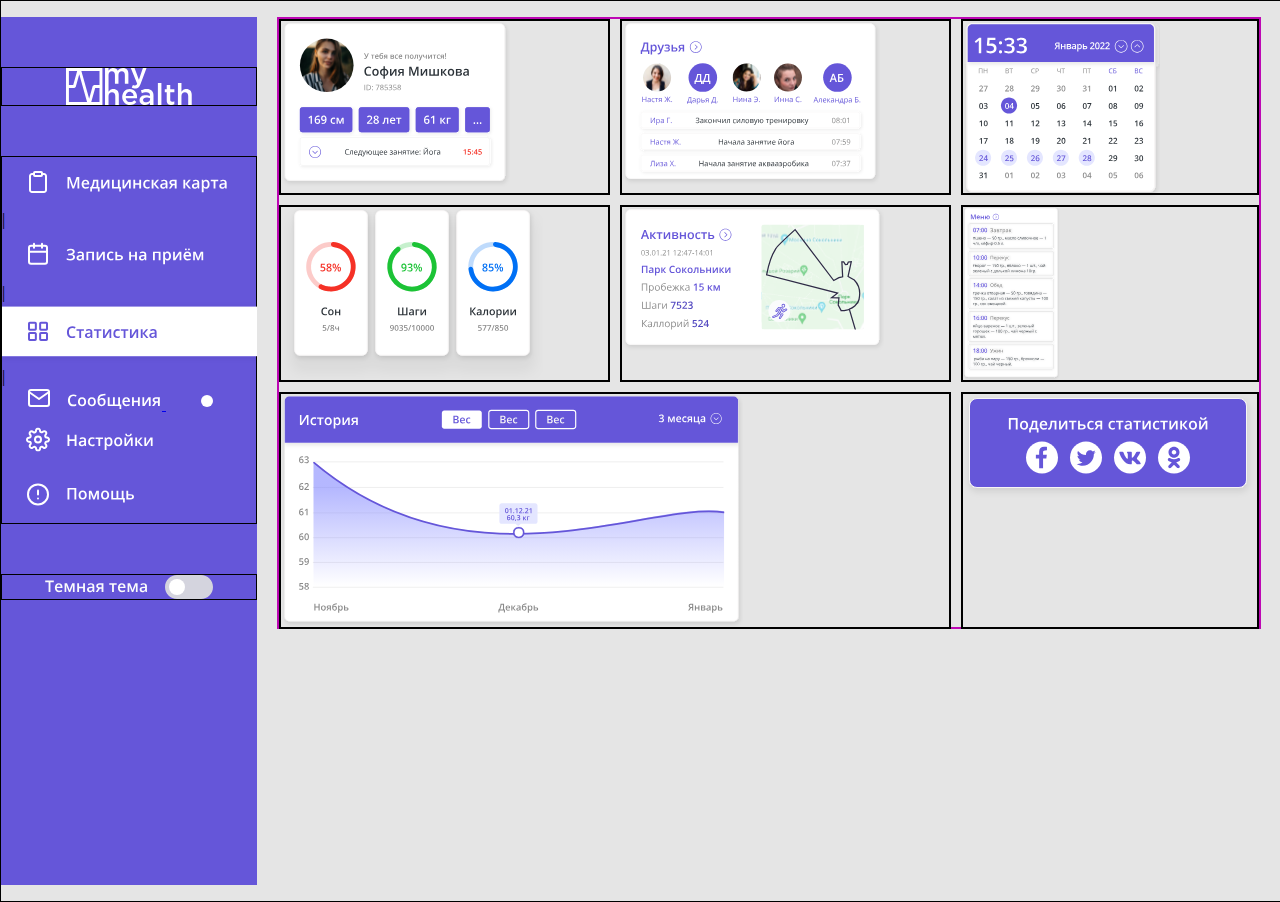
==== 1/index.html @ e7876cb4 "completed" ====
<!DOCTYPE html>
<html lang="en">

<head>
    <meta charset="UTF-8">
    <meta http-equiv="X-UA-Compatible" content="IE=edge">
    <meta name="viewport" content="width=device-width, initial-scale=1.0">
    <title>Document</title>
    <link rel="stylesheet" href="assets\styles\style.css">
    <link rel="stylesheet" href="assets\styles\normalize.css">
</head>

<body>
    <div class="grid-container">
        <header class="header">

        </header>

        <sidebar class="sidebar">
            <div class="logo-grid">
                <img class="logo-img" src="assets\images\logo.svg" alt="logo-image">
            </div>

            <nav class="navigation">
                <a href='/medcard/'> <img src="assets\images\medcard.svg" alt="medcard-icon"> </a> |
                <a href='/appointment/'> <img src="assets\images\appointment.svg" alt="appointment-icon"> </a> |
                <a href='/statistic/'> <img src="assets\images\statistic.svg" alt="statistic-icon"> </a> |
                <span> <a href='message'> <img class="menu-item4" src="assets\images\message.svg" alt="message-icon">
                    </a>
                    <img class="notification" src="assets\images\notification.svg" alt="notification-icon"> </span>
                <a href='settings'> <img src="assets\images\settings.svg" alt="settings-icon"> </a>
                <a href='help'> <img src="assets\images\help.svg" alt="help-icon"> </a>
            </nav>

            <div class="button">
                <image src="assets/images/toggle.svg" alt="toggle-icon">
            </div>
        </sidebar>

        <main class="main">
            <div class="content">
                <section class="section1"> <img class="section1__image1" src="assets\images\profile.svg"
                        alt="profile-image"> </section>
                <section class="section2"> <img class="section2__image2" src="assets\images\friends.svg"
                        alt="friends-image"> </section>
                <section class="section3"> <img class="section3__image3" src="assets\images\calendar.svg"
                        alt="calendar-image"> </section>
                <section class="section4"> <img class="section4__image4" src="assets\images\tracks.svg"
                        alt="tracks-image"> </section>
                <section class="section5"> <img class="section5__image5" src="assets\images\active.svg"
                        alt="activity-image"> </section>
                <section class="section6"> <img class="section6__image6" src="assets\images\menu.svg" alt="menu-image">
                </section>
                <section class="section7"> <img class="section7__image7" src="assets\images\grafic.svg"
                        alt="grafic-image"> </section>
                <section class="section9"> <img class="section9__image8" src="assets\images\share.svg"
                        alt="social-icons-image"> </section>
                </section>
            </div>
        </main>

        <footer class="footer">

        </footer>
    </div>
</body>

</html>
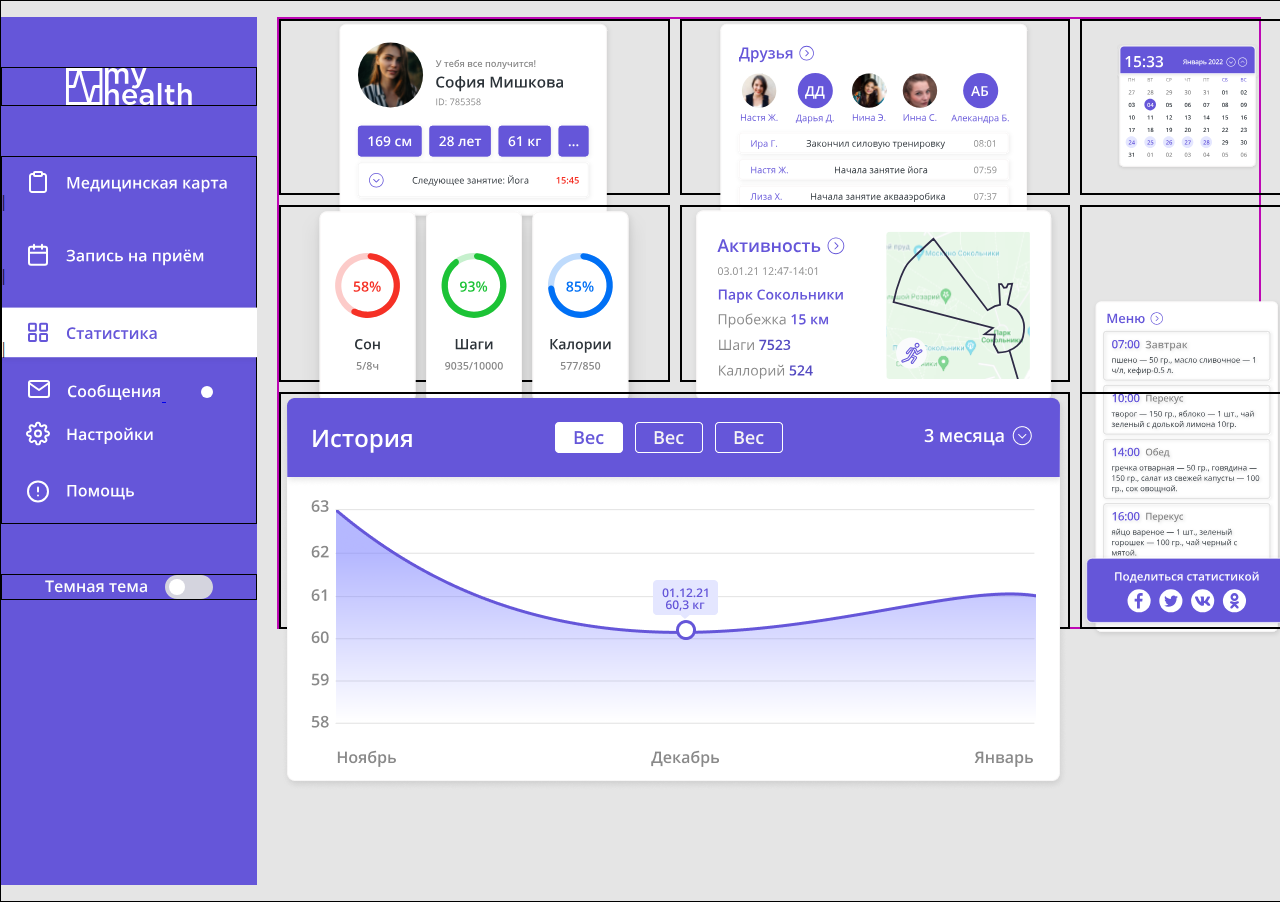
==== commit 1aa12bf5: "background image" ====
--- a/1/index.html
+++ b/1/index.html
@@ -51,7 +51,7 @@
                         alt="activity-image"> </section>
                 <section class="section6"> <img class="section6__image6" src="assets\images\menu.svg" alt="menu-image">
                 </section>
-                <section class="section7"> <img class="section7__image7" src="assets\images\grafic.svg"
+                <section class="section7"> <img class="section7__image7" src="assets\images\grafic.png"
                         alt="grafic-image"> </section>
                 <section class="section9"> <img class="section9__image8" src="assets\images\share.svg"
                         alt="social-icons-image"> </section>
@@ -62,7 +62,7 @@
         <footer class="footer">
 
         </footer>
-    </div>
+        </iv>
 </body>
 
 </html>